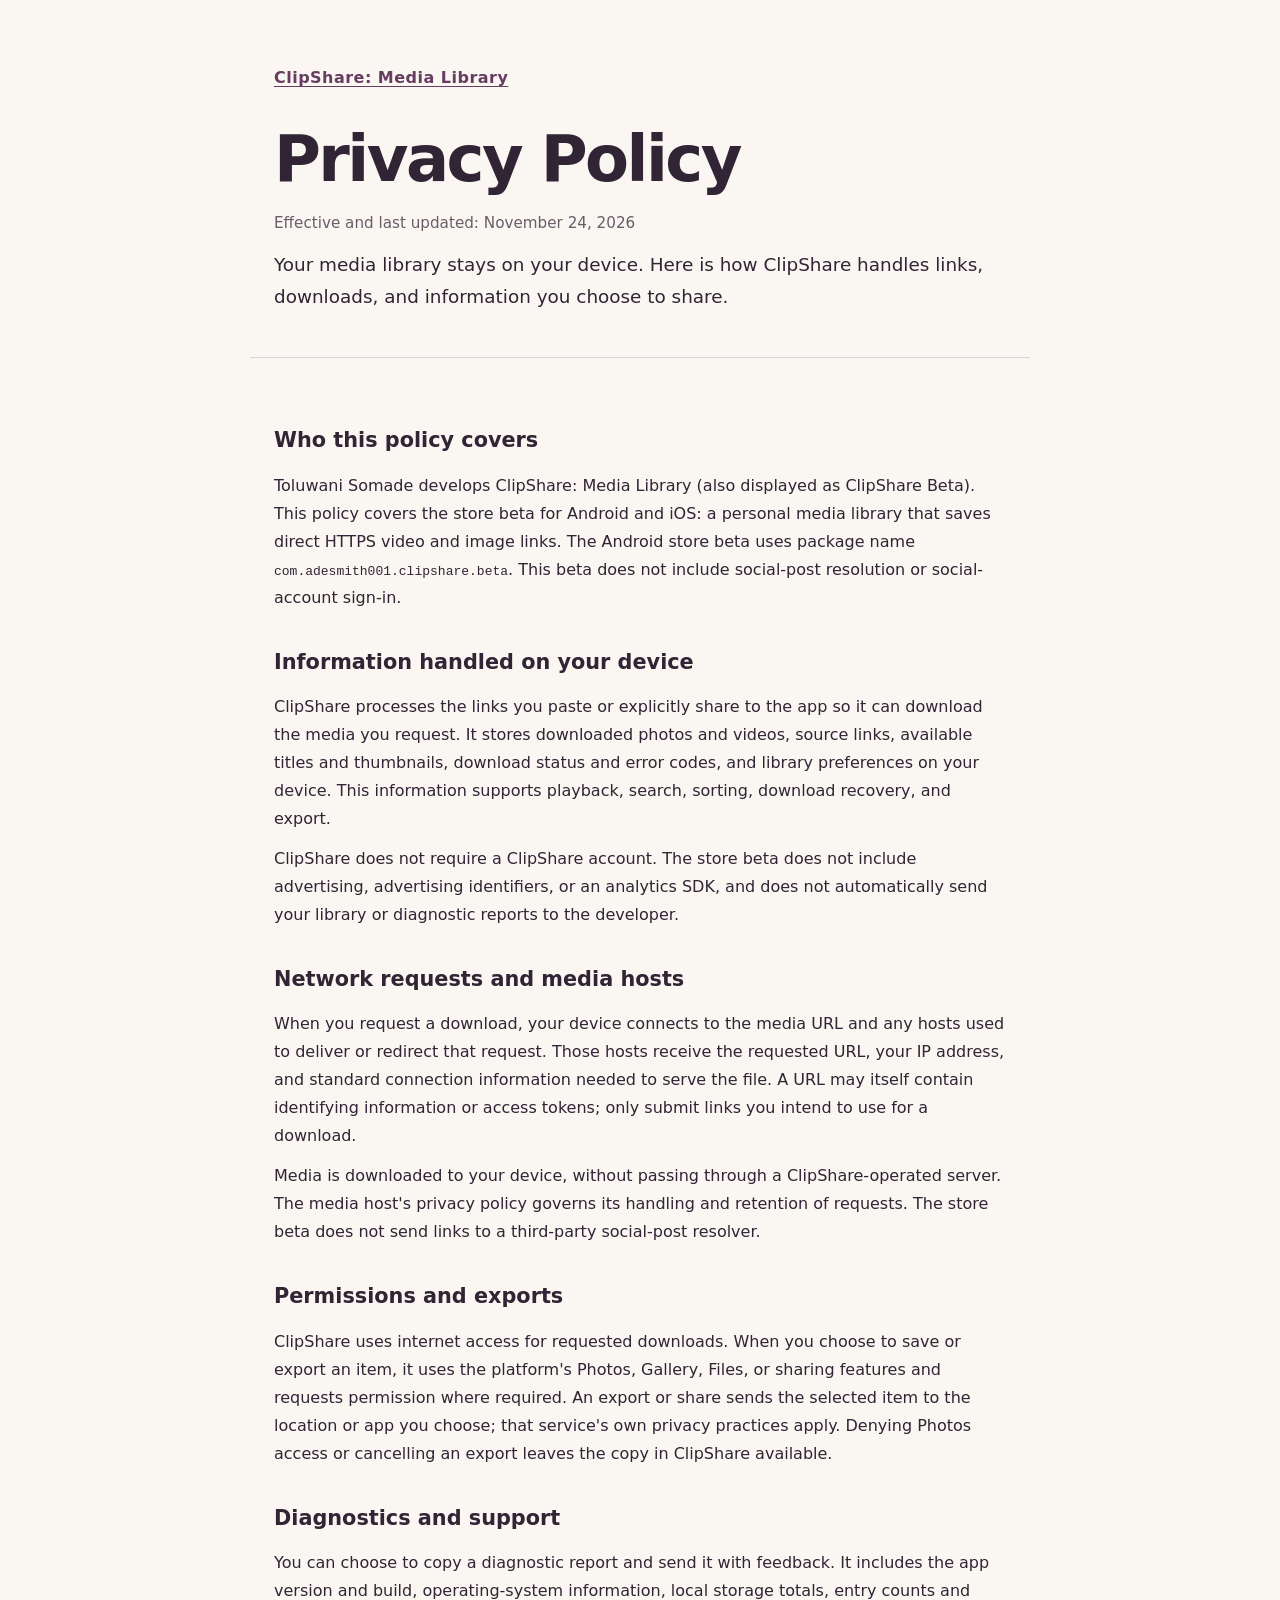
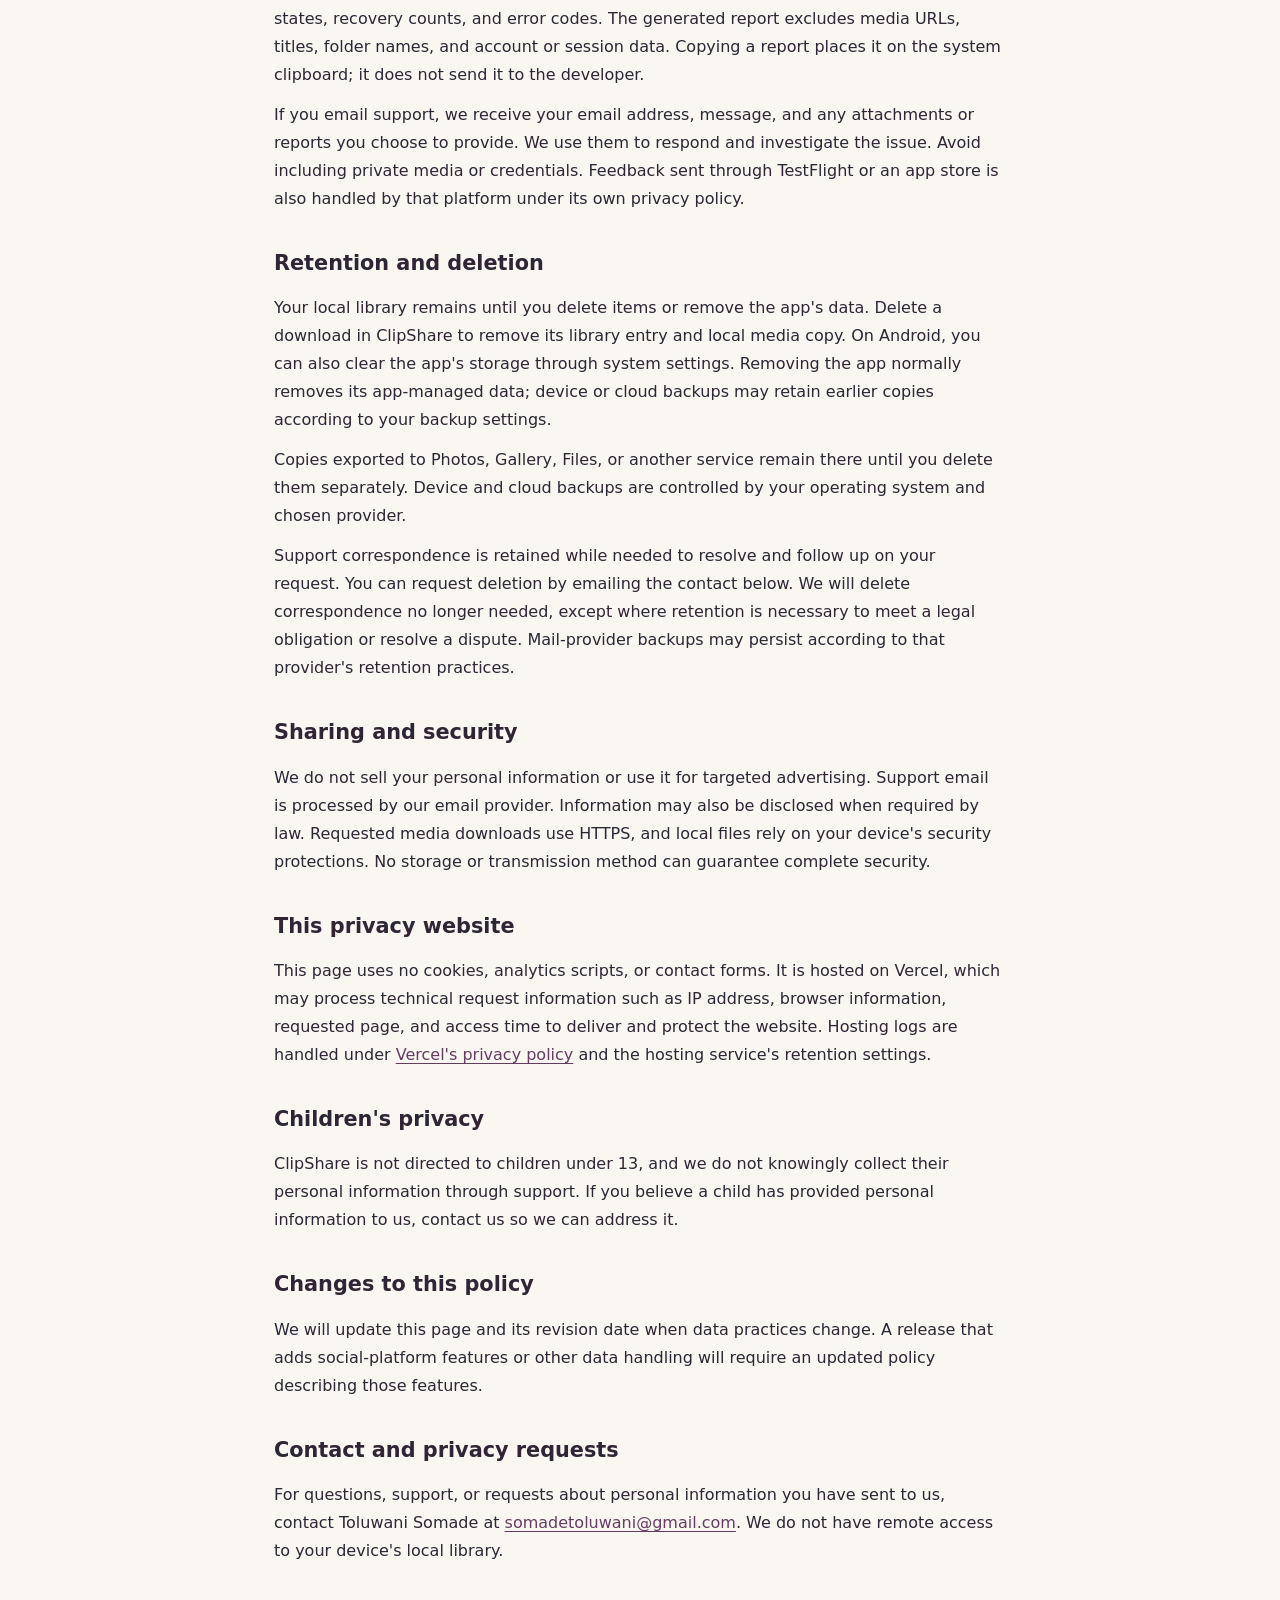
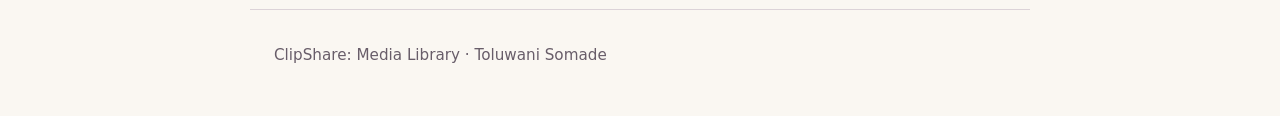
==== privacy-site/privacy/index.html @ a2c90a30 "Build ClipShare landing page with separate privacy route" ====
<!doctype html>
<html lang="en">
<head>
  <meta charset="utf-8">
  <meta name="viewport" content="width=device-width, initial-scale=1">
  <meta name="description" content="Privacy policy for ClipShare: Media Library for iOS and Android.">
  <meta name="color-scheme" content="light">
  <title>Privacy Policy · ClipShare: Media Library</title>
  <style>
    :root { color: #302435; background: #faf7f2; font-family: system-ui, sans-serif; }
    * { box-sizing: border-box; }
    body { margin: 0; line-height: 1.75; }
    header, main, footer { max-width: 780px; margin: auto; padding: 32px 24px; }
    header { padding-top: 64px; border-bottom: 1px solid #dcd3d8; }
    .brand { font-weight: 750; letter-spacing: .03em; }
    h1 { font-size: clamp(2.5rem, 7vw, 4rem); line-height: 1.1; margin: 32px 0 16px; letter-spacing: -.04em; }
    h2 { line-height: 1.35; font-size: 1.3rem; margin-top: 36px; }
    p, ul { margin: 12px 0; }
    a { color: #663c61; text-underline-offset: 3px; overflow-wrap: anywhere; }
    code { overflow-wrap: anywhere; } a:focus-visible { outline: 3px solid #663c61; outline-offset: 4px; }
    .date, footer { color: #685d69; font-size: .95rem; }
    .intro { font-size: 1.15rem; }
    footer { border-top: 1px solid #dcd3d8; padding-bottom: 48px; }
    @media print { :root { background: white; color: black; } header { padding-top: 0; } }
  </style>
</head>
<body>
  <header>
    <a class="brand" href="/">ClipShare: Media Library</a>
    <h1>Privacy Policy</h1>
    <p class="date">Effective and last updated: November 24, 2026</p>
    <p class="intro">Your media library stays on your device. Here is how ClipShare handles links, downloads, and information you choose to share.</p>
  </header>
  <main>
    <h2>Who this policy covers</h2>
    <p>Toluwani Somade develops ClipShare: Media Library (also displayed as ClipShare Beta). This policy covers the store beta for Android and iOS: a personal media library that saves direct HTTPS video and image links. The Android store beta uses package name <code>com.adesmith001.clipshare.beta</code>. This beta does not include social-post resolution or social-account sign-in.</p>

    <h2>Information handled on your device</h2>
    <p>ClipShare processes the links you paste or explicitly share to the app so it can download the media you request. It stores downloaded photos and videos, source links, available titles and thumbnails, download status and error codes, and library preferences on your device. This information supports playback, search, sorting, download recovery, and export.</p>
    <p>ClipShare does not require a ClipShare account. The store beta does not include advertising, advertising identifiers, or an analytics SDK, and does not automatically send your library or diagnostic reports to the developer.</p>

    <h2>Network requests and media hosts</h2>
    <p>When you request a download, your device connects to the media URL and any hosts used to deliver or redirect that request. Those hosts receive the requested URL, your IP address, and standard connection information needed to serve the file. A URL may itself contain identifying information or access tokens; only submit links you intend to use for a download.</p>
    <p>Media is downloaded to your device, without passing through a ClipShare-operated server. The media host's privacy policy governs its handling and retention of requests. The store beta does not send links to a third-party social-post resolver.</p>

    <h2>Permissions and exports</h2>
    <p>ClipShare uses internet access for requested downloads. When you choose to save or export an item, it uses the platform's Photos, Gallery, Files, or sharing features and requests permission where required. An export or share sends the selected item to the location or app you choose; that service's own privacy practices apply. Denying Photos access or cancelling an export leaves the copy in ClipShare available.</p>

    <h2>Diagnostics and support</h2>
    <p>You can choose to copy a diagnostic report and send it with feedback. It includes the app version and build, operating-system information, local storage totals, entry counts and states, recovery counts, and error codes. The generated report excludes media URLs, titles, folder names, and account or session data. Copying a report places it on the system clipboard; it does not send it to the developer.</p>
    <p>If you email support, we receive your email address, message, and any attachments or reports you choose to provide. We use them to respond and investigate the issue. Avoid including private media or credentials. Feedback sent through TestFlight or an app store is also handled by that platform under its own privacy policy.</p>

    <h2>Retention and deletion</h2>
    <p>Your local library remains until you delete items or remove the app's data. Delete a download in ClipShare to remove its library entry and local media copy. On Android, you can also clear the app's storage through system settings. Removing the app normally removes its app-managed data; device or cloud backups may retain earlier copies according to your backup settings.</p>
    <p>Copies exported to Photos, Gallery, Files, or another service remain there until you delete them separately. Device and cloud backups are controlled by your operating system and chosen provider.</p>
    <p>Support correspondence is retained while needed to resolve and follow up on your request. You can request deletion by emailing the contact below. We will delete correspondence no longer needed, except where retention is necessary to meet a legal obligation or resolve a dispute. Mail-provider backups may persist according to that provider's retention practices.</p>

    <h2>Sharing and security</h2>
    <p>We do not sell your personal information or use it for targeted advertising. Support email is processed by our email provider. Information may also be disclosed when required by law. Requested media downloads use HTTPS, and local files rely on your device's security protections. No storage or transmission method can guarantee complete security.</p>

    <h2>This privacy website</h2>
    <p>This page uses no cookies, analytics scripts, or contact forms. It is hosted on Vercel, which may process technical request information such as IP address, browser information, requested page, and access time to deliver and protect the website. Hosting logs are handled under <a href="https://vercel.com/legal/privacy-policy">Vercel's privacy policy</a> and the hosting service's retention settings.</p>

    <h2>Children's privacy</h2>
    <p>ClipShare is not directed to children under 13, and we do not knowingly collect their personal information through support. If you believe a child has provided personal information to us, contact us so we can address it.</p>

    <h2>Changes to this policy</h2>
    <p>We will update this page and its revision date when data practices change. A release that adds social-platform features or other data handling will require an updated policy describing those features.</p>

    <h2>Contact and privacy requests</h2>
    <p>For questions, support, or requests about personal information you have sent to us, contact Toluwani Somade at <a href="mailto:somadetoluwani@gmail.com">somadetoluwani@gmail.com</a>. We do not have remote access to your device's local library.</p>
  </main>
  <footer>ClipShare: Media Library · Toluwani Somade</footer>
</body>
</html>
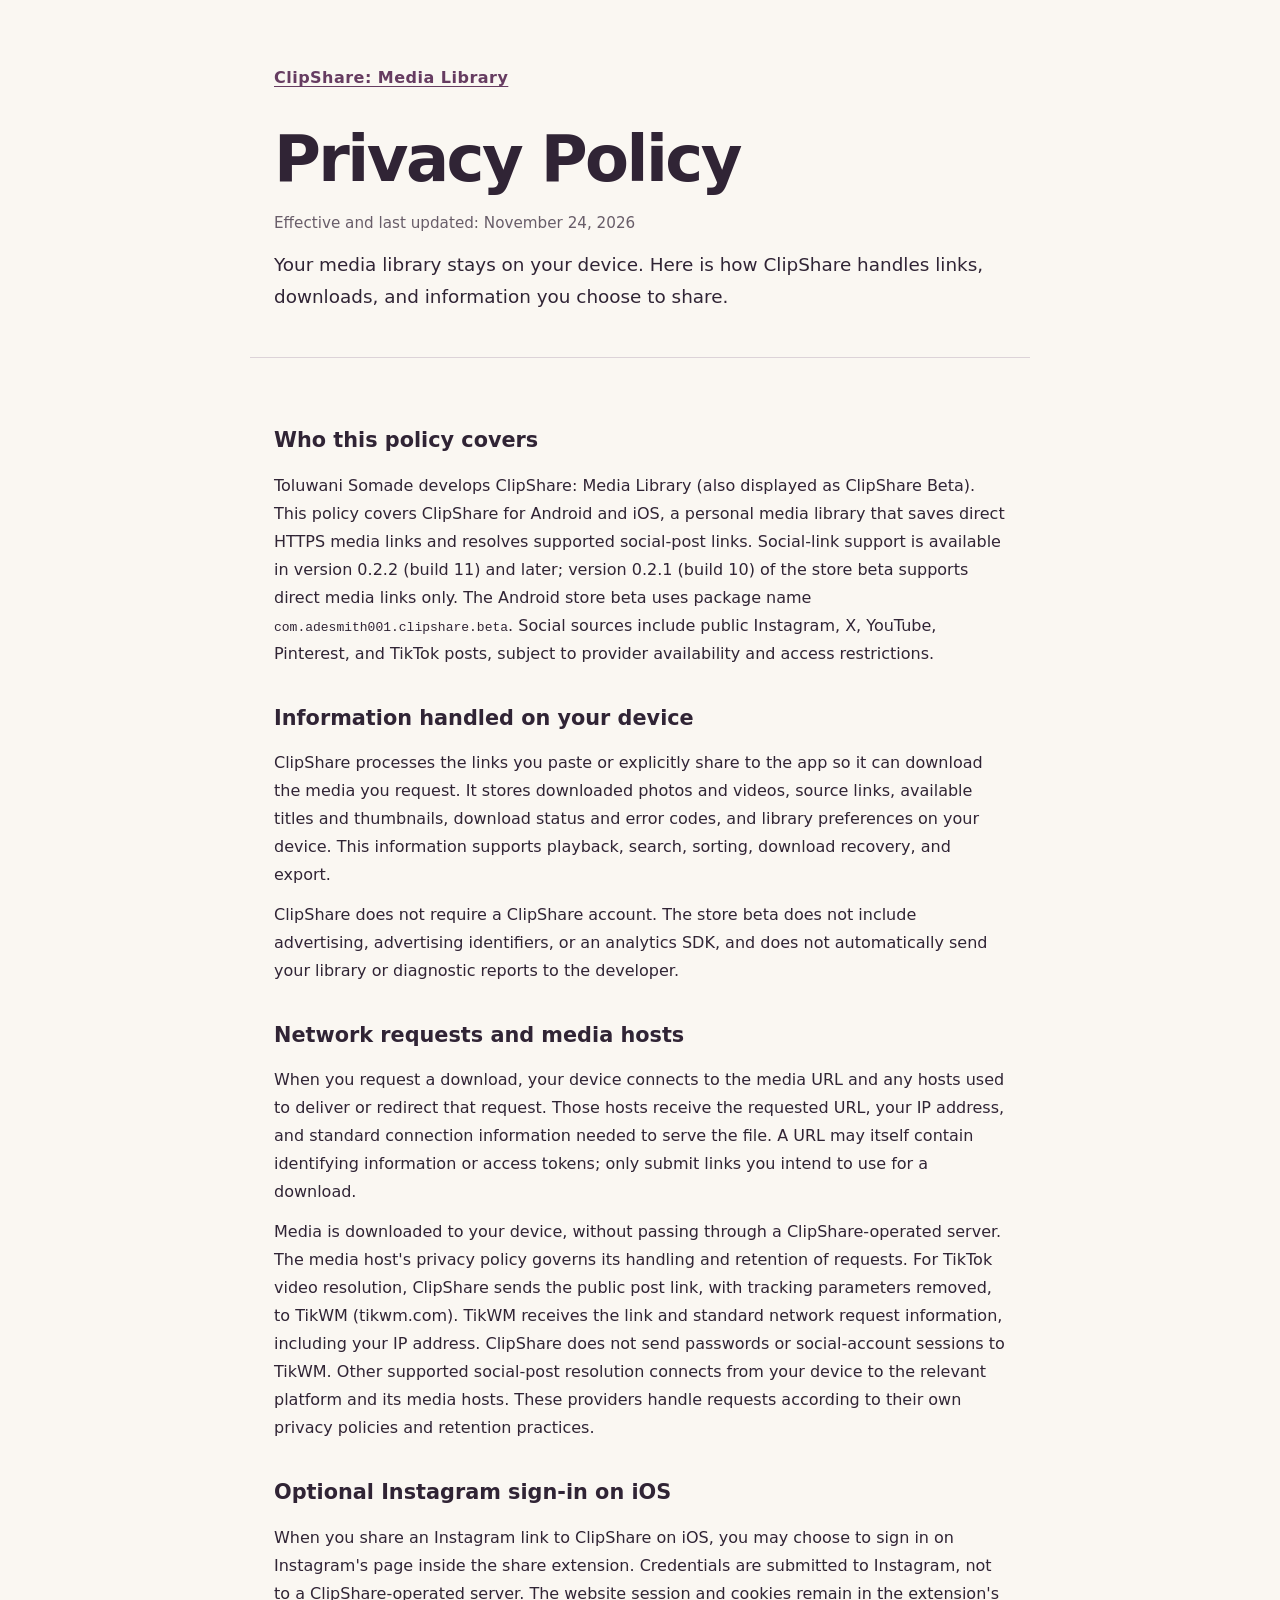
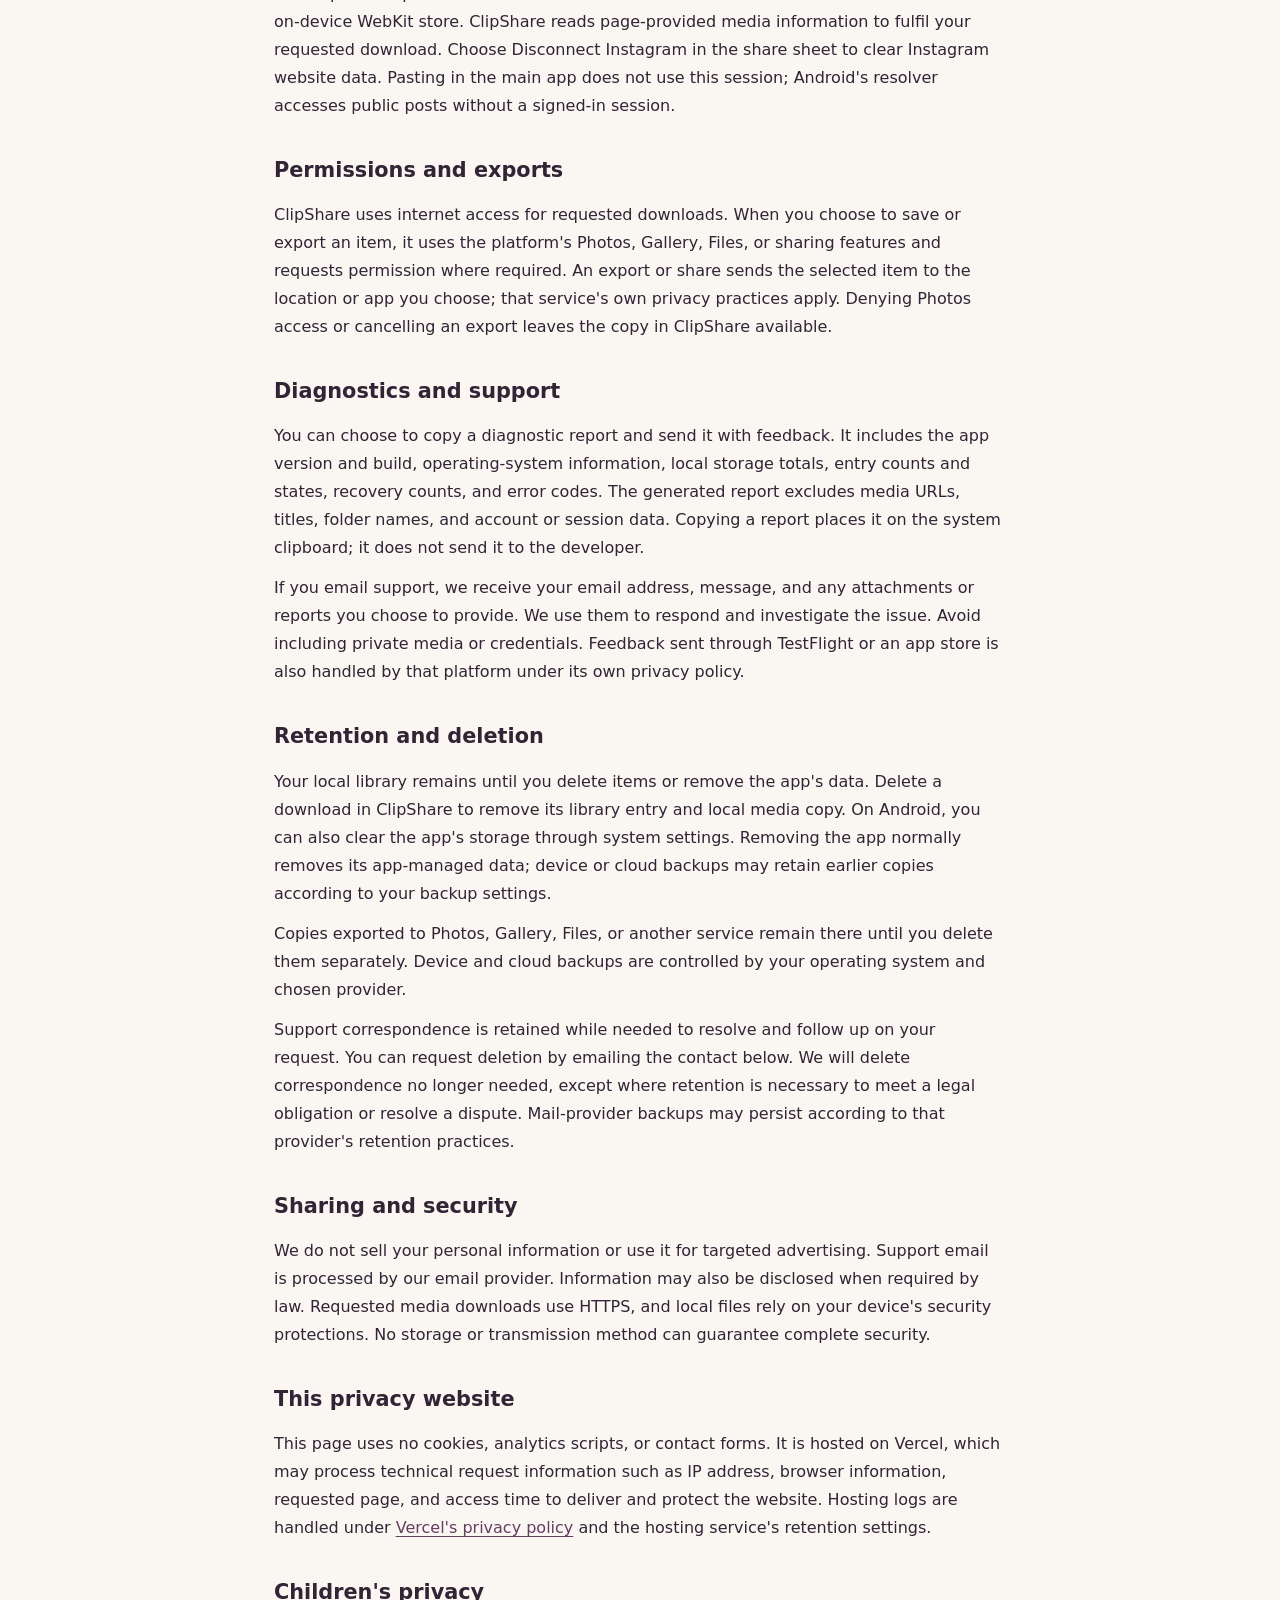
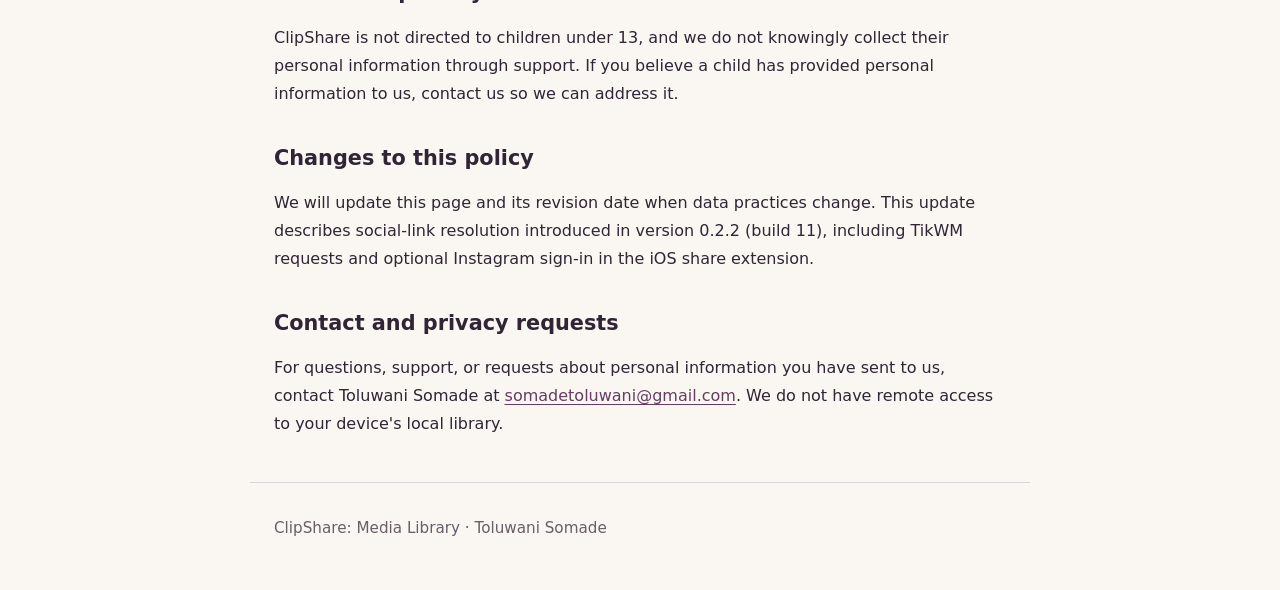
==== commit 1ff90740: "Restore social-link support in Android and iOS store builds" ====
--- a/privacy-site/privacy/index.html
+++ b/privacy-site/privacy/index.html
@@ -33,7 +33,7 @@
   </header>
   <main>
     <h2>Who this policy covers</h2>
-    <p>Toluwani Somade develops ClipShare: Media Library (also displayed as ClipShare Beta). This policy covers the store beta for Android and iOS: a personal media library that saves direct HTTPS video and image links. The Android store beta uses package name <code>com.adesmith001.clipshare.beta</code>. This beta does not include social-post resolution or social-account sign-in.</p>
+    <p>Toluwani Somade develops ClipShare: Media Library (also displayed as ClipShare Beta). This policy covers ClipShare for Android and iOS, a personal media library that saves direct HTTPS media links and resolves supported social-post links. Social-link support is available in version 0.2.2 (build 11) and later; version 0.2.1 (build 10) of the store beta supports direct media links only. The Android store beta uses package name <code>com.adesmith001.clipshare.beta</code>. Social sources include public Instagram, X, YouTube, Pinterest, and TikTok posts, subject to provider availability and access restrictions.</p>
 
     <h2>Information handled on your device</h2>
     <p>ClipShare processes the links you paste or explicitly share to the app so it can download the media you request. It stores downloaded photos and videos, source links, available titles and thumbnails, download status and error codes, and library preferences on your device. This information supports playback, search, sorting, download recovery, and export.</p>
@@ -41,7 +41,10 @@
 
     <h2>Network requests and media hosts</h2>
     <p>When you request a download, your device connects to the media URL and any hosts used to deliver or redirect that request. Those hosts receive the requested URL, your IP address, and standard connection information needed to serve the file. A URL may itself contain identifying information or access tokens; only submit links you intend to use for a download.</p>
-    <p>Media is downloaded to your device, without passing through a ClipShare-operated server. The media host's privacy policy governs its handling and retention of requests. The store beta does not send links to a third-party social-post resolver.</p>
+    <p>Media is downloaded to your device, without passing through a ClipShare-operated server. The media host's privacy policy governs its handling and retention of requests. For TikTok video resolution, ClipShare sends the public post link, with tracking parameters removed, to TikWM (tikwm.com). TikWM receives the link and standard network request information, including your IP address. ClipShare does not send passwords or social-account sessions to TikWM. Other supported social-post resolution connects from your device to the relevant platform and its media hosts. These providers handle requests according to their own privacy policies and retention practices.</p>
+
+    <h2>Optional Instagram sign-in on iOS</h2>
+    <p>When you share an Instagram link to ClipShare on iOS, you may choose to sign in on Instagram's page inside the share extension. Credentials are submitted to Instagram, not to a ClipShare-operated server. The website session and cookies remain in the extension's on-device WebKit store. ClipShare reads page-provided media information to fulfil your requested download. Choose Disconnect Instagram in the share sheet to clear Instagram website data. Pasting in the main app does not use this session; Android's resolver accesses public posts without a signed-in session.</p>
 
     <h2>Permissions and exports</h2>
     <p>ClipShare uses internet access for requested downloads. When you choose to save or export an item, it uses the platform's Photos, Gallery, Files, or sharing features and requests permission where required. An export or share sends the selected item to the location or app you choose; that service's own privacy practices apply. Denying Photos access or cancelling an export leaves the copy in ClipShare available.</p>
@@ -65,7 +68,7 @@
     <p>ClipShare is not directed to children under 13, and we do not knowingly collect their personal information through support. If you believe a child has provided personal information to us, contact us so we can address it.</p>
 
     <h2>Changes to this policy</h2>
-    <p>We will update this page and its revision date when data practices change. A release that adds social-platform features or other data handling will require an updated policy describing those features.</p>
+    <p>We will update this page and its revision date when data practices change. This update describes social-link resolution introduced in version 0.2.2 (build 11), including TikWM requests and optional Instagram sign-in in the iOS share extension.</p>
 
     <h2>Contact and privacy requests</h2>
     <p>For questions, support, or requests about personal information you have sent to us, contact Toluwani Somade at <a href="mailto:somadetoluwani@gmail.com">somadetoluwani@gmail.com</a>. We do not have remote access to your device's local library.</p>
